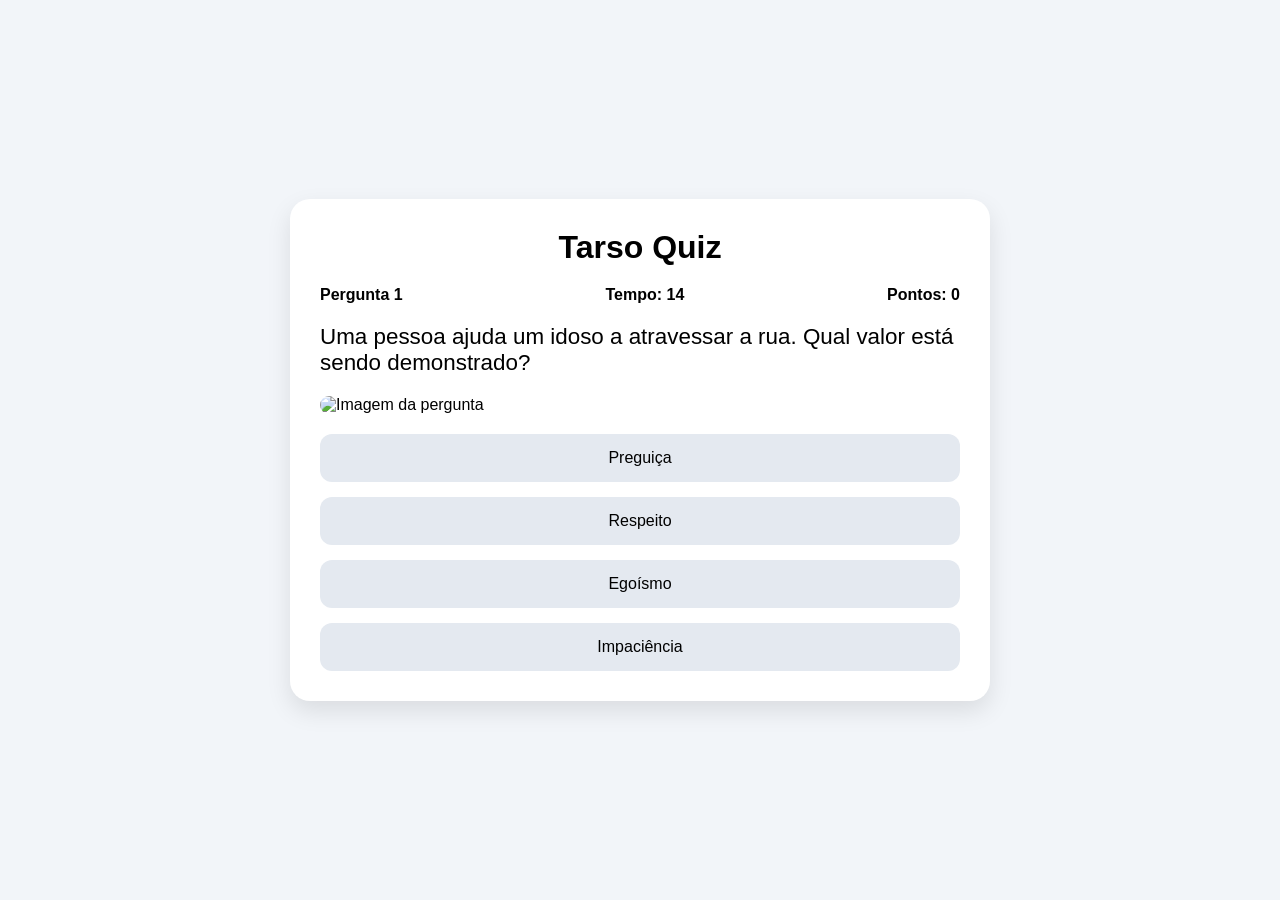
==== src/MVP.html @ 2e786e55 "Criação do MVP" ====
<!DOCTYPE html>
<html lang="pt-BR">
<head>
  <meta charset="UTF-8" />
  <meta name="viewport" content="width=device-width, initial-scale=1.0" />
  <title>Tarso Quiz</title>

  <style>
    * {
      margin: 0;
      padding: 0;
      box-sizing: border-box;
      font-family: Arial, sans-serif;
    }

    body {
      background: #f2f5f9;
      display: flex;
      justify-content: center;
      align-items: center;
      min-height: 100vh;
      padding: 20px;
    }

    .quiz-container {
      background: white;
      width: 100%;
      max-width: 700px;
      border-radius: 20px;
      padding: 30px;
      box-shadow: 0 10px 25px rgba(0,0,0,0.1);
    }

    h1 {
      text-align: center;
      margin-bottom: 20px;
    }

    .top-info {
      display: flex;
      justify-content: space-between;
      margin-bottom: 20px;
      font-weight: bold;
    }

    .question {
      font-size: 1.4rem;
      margin-bottom: 20px;
    }

    #question-image {
  width: 100%;
  max-height: 300px;
  object-fit: cover;
  border-radius: 12px;
  margin-bottom: 20px;
  display: none;
}

    .answers {
      display: grid;
      gap: 15px;
    }

    button {
      padding: 15px;
      border: none;
      border-radius: 12px;
      cursor: pointer;
      font-size: 1rem;
      transition: 0.2s;
    }

    button:hover {
      transform: scale(1.02);
    }

    .correct {
      background-color: #7dff9b;
    }

    .wrong {
      background-color: #ff8c8c;
    }

    .default {
      background-color: #e4e9f0;
    }

    .result {
      text-align: center;
      display: none;
    }

    .result h2 {
      margin-bottom: 20px;
      font-size: 2rem;
    }

    .restart {
      margin-top: 20px;
      background-color: #4f7cff;
      color: white;
    }
  </style>
</head>
<body>

  <div class="quiz-container">

    <div id="quiz-screen">
      <h1>Tarso Quiz</h1>

      <div class="top-info">
        <span id="question-number">Pergunta 1</span>
        <span id="timer">Tempo: 15</span>
        <span id="score">Pontos: 0</span>
      </div>

      <div class="question" id="question"></div>

      <img id="question-image" src="" alt="Imagem da pergunta">

      <div class="answers" id="answers"></div>

    </div>

    <div class="result" id="result-screen">
      <h2>Quiz Finalizado!</h2>
      <p id="final-score"></p>

      <button class="restart" onclick="restartQuiz()">
        Jogar Novamente
      </button>
    </div>

  </div>

  <script>
    const questions = [
      {
        question: 'Uma pessoa ajuda um idoso a atravessar a rua. Qual valor está sendo demonstrado?',
        image: 'https://img.freepik.com/fotos-premium/mulher-idosa-com-mascara-medica-usando-uma-bengala-enquanto-atravessa-a-rua-com-uma-jovem-voluntaria-carregando-sua-sacola-de-compras_317809-2476.jpg?semt=ais_hybrid&w=740&q=80',
        answers: ['Preguiça', 'Respeito', 'Egoísmo', 'Impaciência'],
        correct: 1
      },
      {
        question: 'Alguém chega no horário combinado para um compromisso. Que valor está demonstrando?',
        image: 'https://img.freepik.com/fotos-premium/que-horas-sao-confiante-ocupado-bonito-olhando-para-o-relogio-e-verificando-as-horas-enquanto-tem-um-compromisso_259150-22453.jpg',
        answers: ['Atraso', 'Pontualidade', 'Descompromisso', 'Negligência'],
        correct: 1
      },
      {
        question: 'Um estudante encontra uma carteira no chão e devolve ao dono. Que valor ele demonstra?',
        image: 'https://cdn6.campograndenews.com.br/uploads/noticias/2020/04/30/1hb0jf0x4ktbv.jpg',
        answers: ['Ganância','Desonestidade','Inveja','Honestidade'],
        correct: 3
      },
      {
        question: 'Alguém compartilha seu lanche com um colega que esqueceu o dele. Qual valor está presente?',
        image: 'https://colegiocbv.com.br/wp-content/uploads/blog/2016/11/Colegio-Boa-Viagem-Lanche-coletivo-momento-de-interacao-descoberta-e-ampliacao-do-cardapio.png',
        answers: ['Egoísmo','Raiva','Solidariedade','Orgulho'],
        correct: 2
      },
      {
        question: 'Uma pessoa cuida do meio ambiente, jogando lixo na lixeira. Que valor demonstra?',
        image:'https://extra.globo.com/incoming/20358309-815-ce9/w976h550-PROP/2014-743447121-2014-743250578-2014081801498_20140818_20140819.jpg',
        answers: ['Responsabilidade','Descuidado','Preguiça','Desdem'],
        correct: 0
      }
    ];

    let currentQuestion = 0;
    let score = 0;
    let timeLeft = 30;
    let timer;

    const questionElement = document.getElementById('question');
    const imageElement = document.getElementById('question-image');
    const answersElement = document.getElementById('answers');
    const scoreElement = document.getElementById('score');
    const timerElement = document.getElementById('timer');
    const questionNumberElement = document.getElementById('question-number');

    function loadQuestion() {
      clearInterval(timer);
      timeLeft = 15;
      startTimer();

      const q = questions[currentQuestion];

      questionNumberElement.textContent = `Pergunta ${currentQuestion + 1}`;
      questionElement.textContent = q.question;
      if(q.image) {
        imageElement.src = q.image;
        imageElement.style.display = 'block';
      } else {
        imageElement.style.display = 'none';
      }
      answersElement.innerHTML = '';

      q.answers.forEach((answer, index) => {
        const button = document.createElement('button');
        button.textContent = answer;
        button.classList.add('default');

        button.onclick = () => checkAnswer(index, button);

        answersElement.appendChild(button);
      });
    }

    function checkAnswer(selected, button) {
      clearInterval(timer);

      const correct = questions[currentQuestion].correct;
      const buttons = answersElement.querySelectorAll('button');

      buttons.forEach((btn, index) => {
        btn.disabled = true;
        btn.classList.remove('default');

        if(index === correct) {
          btn.classList.add('correct');
        }
      });

      if(selected === correct) {
        score += 100;
        scoreElement.textContent = `Pontos: ${score}`;
      } else {
        button.classList.remove('default');
        button.classList.add('wrong');
      }

      setTimeout(() => {
        currentQuestion++;

        if(currentQuestion < questions.length) {
          loadQuestion();
        } else {
          finishQuiz();
        }
      }, 1500);
    }

    function startTimer() {
      timerElement.textContent = `Tempo: ${timeLeft}`;

      timer = setInterval(() => {
        timeLeft--;
        timerElement.textContent = `Tempo: ${timeLeft}`;

        if(timeLeft <= 0) {
          clearInterval(timer);
          currentQuestion++;

          if(currentQuestion < questions.length) {
            loadQuestion();
          } else {
            finishQuiz();
          }
        }
      }, 1000);
    }

    function finishQuiz() {
      document.getElementById('quiz-screen').style.display = 'none';
      document.getElementById('result-screen').style.display = 'block';

      document.getElementById('final-score').textContent =
        `Você fez ${score} pontos!`;
    }

    function restartQuiz() {
      currentQuestion = 0;
      score = 0;
      scoreElement.textContent = 'Pontos: 0';

      document.getElementById('quiz-screen').style.display = 'block';
      document.getElementById('result-screen').style.display = 'none';

      loadQuestion();
    }

    loadQuestion();
  </script>

</body>
</html>
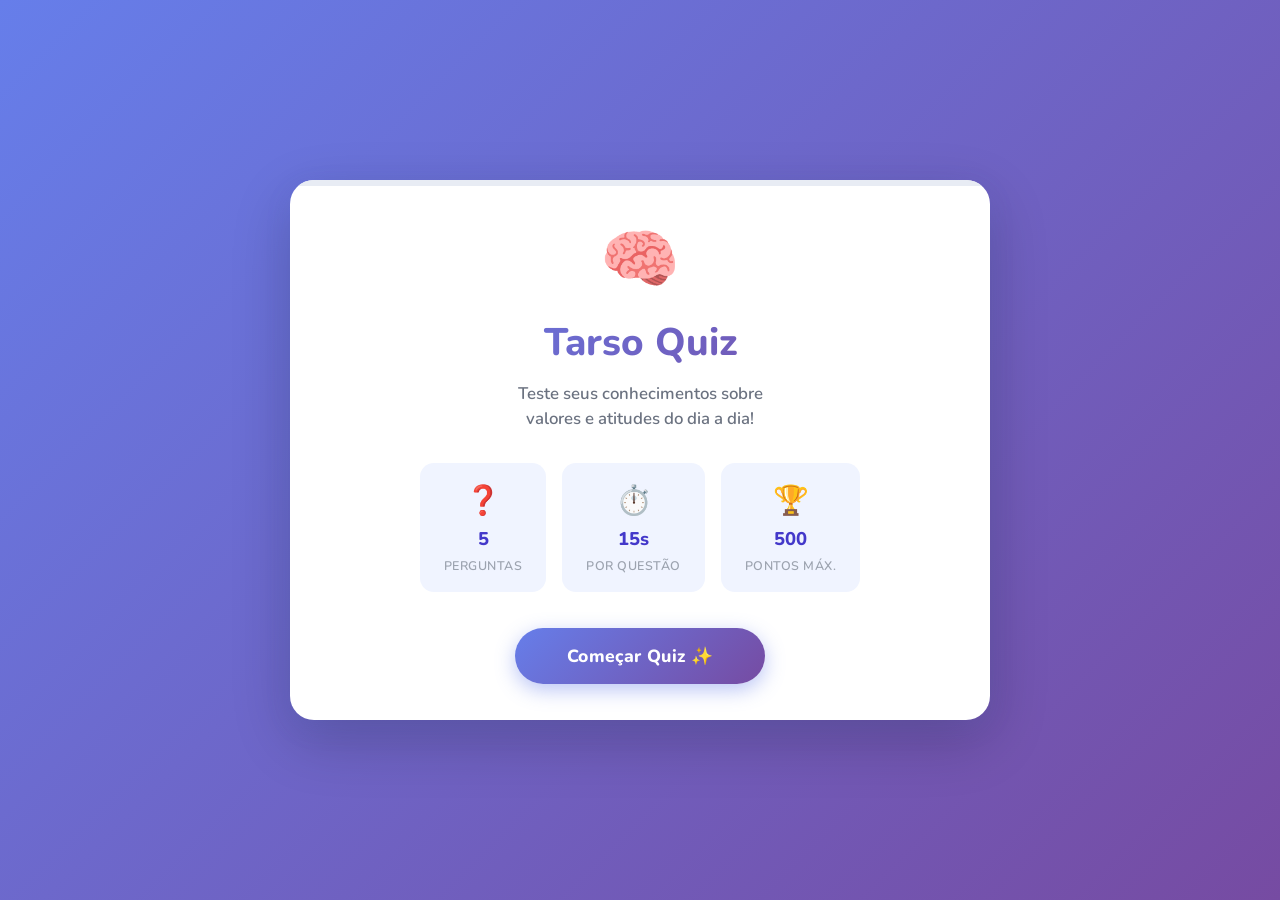
==== commit 5b0d0a2d: "Melhorias visuais, funcionais do MVP.html" ====
--- a/src/MVP.html
+++ b/src/MVP.html
@@ -4,17 +4,20 @@
   <meta charset="UTF-8" />
   <meta name="viewport" content="width=device-width, initial-scale=1.0" />
   <title>Tarso Quiz</title>
+  <link rel="preconnect" href="https://fonts.googleapis.com" />
+  <link rel="preconnect" href="https://fonts.gstatic.com" crossorigin />
+  <link href="https://fonts.googleapis.com/css2?family=Nunito:wght@400;600;700;800&display=swap" rel="stylesheet" />
 
   <style>
     * {
       margin: 0;
       padding: 0;
       box-sizing: border-box;
-      font-family: Arial, sans-serif;
     }
 
     body {
-      background: #f2f5f9;
+      font-family: 'Nunito', sans-serif;
+      background: linear-gradient(135deg, #667eea 0%, #764ba2 100%);
       display: flex;
       justify-content: center;
       align-items: center;
@@ -22,118 +25,414 @@
       padding: 20px;
     }
 
+    /* ── Quiz Container ── */
     .quiz-container {
+      position: relative;
       background: white;
       width: 100%;
       max-width: 700px;
-      border-radius: 20px;
-      padding: 30px;
-      box-shadow: 0 10px 25px rgba(0,0,0,0.1);
-    }
+      border-radius: 24px;
+      padding: 36px;
+      box-shadow: 0 20px 60px rgba(0,0,0,0.2), 0 8px 24px rgba(102,126,234,0.15);
+      overflow: hidden;
+      transition: background-color 0.35s ease;
+    }
+
+    .quiz-container.flash-correct { background-color: #e8f8ee; }
+    .quiz-container.flash-wrong   { background-color: #fdeaea; }
+
+    /* ── Progress bar ── */
+    .progress-track {
+      position: absolute;
+      top: 0; left: 0; right: 0;
+      height: 6px;
+      background: #e8ecf4;
+      border-radius: 24px 24px 0 0;
+      overflow: hidden;
+    }
+    .progress-fill {
+      height: 100%;
+      width: 0%;
+      background: linear-gradient(90deg, #667eea, #764ba2);
+      border-radius: 0 3px 3px 0;
+      transition: width 0.5s cubic-bezier(0.4,0,0.2,1);
+    }
+
+    /* ── START SCREEN ── */
+    #start-screen {
+      text-align: center;
+      animation: fadeInUp 0.6s cubic-bezier(0.34,1.26,0.64,1) both;
+    }
+
+    @keyframes fadeInUp {
+      from { opacity: 0; transform: translateY(28px); }
+      to   { opacity: 1; transform: translateY(0); }
+    }
+
+    .start-icon {
+      font-size: 4rem;
+      margin-bottom: 12px;
+      display: block;
+      animation: bounceSlow 2.5s ease-in-out infinite;
+    }
+
+    @keyframes bounceSlow {
+      0%, 100% { transform: translateY(0); }
+      50%       { transform: translateY(-10px); }
+    }
+
+    .start-title {
+      font-size: 2.4rem;
+      font-weight: 800;
+      background: linear-gradient(135deg, #667eea 0%, #764ba2 100%);
+      -webkit-background-clip: text;
+      background-clip: text;
+      -webkit-text-fill-color: transparent;
+      color: transparent;
+      margin-bottom: 12px;
+    }
+
+    .start-subtitle {
+      font-size: 1.05rem;
+      color: #6b7280;
+      font-weight: 600;
+      margin-bottom: 32px;
+      line-height: 1.5;
+    }
+
+    .start-info-grid {
+      display: flex;
+      justify-content: center;
+      gap: 16px;
+      margin-bottom: 36px;
+      flex-wrap: wrap;
+    }
+
+    .info-card {
+      background: #f0f4ff;
+      border-radius: 14px;
+      padding: 16px 22px;
+      display: flex;
+      flex-direction: column;
+      align-items: center;
+      gap: 6px;
+      min-width: 110px;
+      border: 2px solid transparent;
+      transition: border-color 0.2s, transform 0.2s;
+    }
+
+    .info-card:hover {
+      border-color: #c4b5fd;
+      transform: translateY(-3px);
+    }
+
+    .info-card .ic-icon { font-size: 1.8rem; }
+    .info-card .ic-value {
+      font-size: 1.15rem;
+      font-weight: 800;
+      color: #4338ca;
+    }
+    .info-card .ic-label {
+      font-size: 0.78rem;
+      font-weight: 600;
+      color: #9ca3af;
+      text-transform: uppercase;
+      letter-spacing: 0.04em;
+    }
+
+    .start-btn {
+      display: inline-block;
+      padding: 16px 52px;
+      border: none;
+      border-radius: 50px;
+      cursor: pointer;
+      font-size: 1.1rem;
+      font-family: 'Nunito', sans-serif;
+      font-weight: 800;
+      background: linear-gradient(135deg, #667eea 0%, #764ba2 100%);
+      color: white;
+      box-shadow: 0 6px 20px rgba(102,126,234,0.45);
+      transition: transform 0.2s ease, box-shadow 0.2s ease;
+      letter-spacing: 0.02em;
+    }
+
+    .start-btn:hover {
+      transform: translateY(-3px) scale(1.03);
+      box-shadow: 0 12px 28px rgba(102,126,234,0.55);
+    }
+
+    .start-btn:active { transform: scale(0.98); }
+
+    /* ── QUIZ SCREEN ── */
+    #quiz-screen { animation: fadeInUp 0.5s cubic-bezier(0.34,1.26,0.64,1) both; }
 
     h1 {
       text-align: center;
-      margin-bottom: 20px;
+      margin-bottom: 24px;
+      font-size: 2.2rem;
+      font-weight: 800;
+      background: linear-gradient(135deg, #667eea 0%, #764ba2 100%);
+      -webkit-background-clip: text;
+      background-clip: text;
+      -webkit-text-fill-color: transparent;
+      color: transparent;
     }
 
     .top-info {
       display: flex;
       justify-content: space-between;
+      align-items: center;
+      margin-bottom: 24px;
+      font-weight: 700;
+      color: #4a5568;
+      gap: 12px;
+      flex-wrap: wrap;
+    }
+
+    .timer-wrap {
+      display: flex;
+      align-items: center;
+      justify-content: center;
+    }
+
+    .timer-svg {
+      width: 52px;
+      height: 52px;
+      transform: rotate(-90deg);
+    }
+
+    .timer-bg {
+      fill: none;
+      stroke: #e8ecf4;
+      stroke-width: 4;
+    }
+
+    .timer-progress {
+      fill: none;
+      stroke: url(#timerGradient);
+      stroke-width: 4;
+      stroke-linecap: round;
+      stroke-dasharray: 113.1;
+      stroke-dashoffset: 0;
+      transition: stroke-dashoffset 0.3s linear;
+    }
+
+    #score {
+      display: inline-block;
+      transition: transform 0.35s cubic-bezier(0.34,1.56,0.64,1);
+    }
+
+    #score.score-pop { transform: scale(1.3); }
+
+    .question {
+      font-size: 1.35rem;
+      font-weight: 600;
       margin-bottom: 20px;
-      font-weight: bold;
-    }
-
-    .question {
-      font-size: 1.4rem;
+      color: #2d3748;
+      line-height: 1.5;
+    }
+
+    #question-image {
+      width: 100%;
+      max-height: 300px;
+      object-fit: cover;
+      border-radius: 14px;
       margin-bottom: 20px;
-    }
-
-    #question-image {
-  width: 100%;
-  max-height: 300px;
-  object-fit: cover;
-  border-radius: 12px;
-  margin-bottom: 20px;
-  display: none;
-}
-
-    .answers {
-      display: grid;
-      gap: 15px;
-    }
-
-    button {
-      padding: 15px;
-      border: none;
-      border-radius: 12px;
+      display: none;
+    }
+
+    .answers { display: grid; gap: 12px; }
+
+    .answers button {
+      padding: 16px 18px;
+      border: 2px solid transparent;
+      border-radius: 14px;
       cursor: pointer;
       font-size: 1rem;
-      transition: 0.2s;
-    }
-
-    button:hover {
-      transform: scale(1.02);
-    }
-
-    .correct {
-      background-color: #7dff9b;
-    }
-
-    .wrong {
-      background-color: #ff8c8c;
-    }
-
-    .default {
-      background-color: #e4e9f0;
-    }
-
-    .result {
-      text-align: center;
-      display: none;
-    }
+      font-family: 'Nunito', sans-serif;
+      font-weight: 600;
+      text-align: left;
+      background: #f0f4ff;
+      color: #2d3748;
+      transition: border-color 0.2s ease, transform 0.2s ease, background 0.25s ease, box-shadow 0.2s ease;
+      box-shadow: 0 2px 4px rgba(102,126,234,0.06);
+    }
+
+    .answers button:hover:not(:disabled) {
+      border-color: #4f7cff;
+      transform: translateY(-2px);
+      box-shadow: 0 6px 16px rgba(79,124,255,0.2);
+    }
+
+    .answers button:disabled { cursor: default; }
+    .answers button.correct  { background: #d4edda; border-color: #28a745; color: #155724; }
+    .answers button.wrong    { background: #f8d7da; border-color: #dc3545; color: #721c24; }
+
+    /* ── RESULT SCREEN ── */
+    .result { text-align: center; display: none; }
 
     .result h2 {
-      margin-bottom: 20px;
+      margin-bottom: 16px;
       font-size: 2rem;
+      font-weight: 800;
+      background: linear-gradient(135deg, #667eea 0%, #764ba2 100%);
+      -webkit-background-clip: text;
+      background-clip: text;
+      -webkit-text-fill-color: transparent;
+      color: transparent;
+    }
+
+    .stars {
+      display: flex;
+      justify-content: center;
+      gap: 8px;
+      margin: 20px 0;
+      font-size: 2.5rem;
+    }
+
+    .stars .star {
+      opacity: 0;
+      transform: scale(0) rotate(-20deg);
+      animation: starEnter 0.5s cubic-bezier(0.34,1.56,0.64,1) forwards;
+    }
+
+    @keyframes starEnter {
+      to { opacity: 1; transform: scale(1) rotate(0deg); }
+    }
+
+    #final-score {
+      font-size: 1.2rem;
+      font-weight: 600;
+      color: #4a5568;
+      margin-bottom: 8px;
     }
 
     .restart {
-      margin-top: 20px;
-      background-color: #4f7cff;
+      margin-top: 24px;
+      padding: 14px 32px;
+      border: none;
+      border-radius: 14px;
+      cursor: pointer;
+      font-size: 1rem;
+      font-family: 'Nunito', sans-serif;
+      font-weight: 700;
+      background: linear-gradient(135deg, #667eea 0%, #764ba2 100%);
       color: white;
+      transition: transform 0.2s ease, box-shadow 0.2s ease;
+      box-shadow: 0 4px 14px rgba(102,126,234,0.4);
+    }
+
+    .restart:hover {
+      transform: translateY(-2px);
+      box-shadow: 0 8px 20px rgba(102,126,234,0.5);
+    }
+
+    /* ── FLOATING EMOJIS ── */
+    .float-emoji {
+      position: fixed;
+      pointer-events: none;
+      z-index: 9999;
+      line-height: 1;
+      will-change: transform, opacity;
+    }
+
+    .float-emoji.correct-anim {
+      animation: floatUpCorrect var(--duration,1.2s) ease-out forwards;
+    }
+
+    .float-emoji.wrong-anim {
+      animation: floatUpWrong var(--duration,1.4s) ease-out forwards;
+    }
+
+    @keyframes floatUpCorrect {
+      0%   { opacity: 0; transform: translate(0,0) scale(0.5); }
+      15%  { opacity: 1; transform: translate(var(--drift-x,0),-20px) scale(1); }
+      100% { opacity: 0; transform: translate(var(--drift-x,0),-120px) scale(0.8); }
+    }
+
+    @keyframes floatUpWrong {
+      0%   { opacity: 0; transform: translate(0,0) scale(0.5); }
+      8%   { opacity: 1; transform: translate(2px,0) scale(1); }
+      16%  { transform: translate(-3px,-2px) scale(1); }
+      24%  { transform: translate(3px,1px) scale(1); }
+      32%  { transform: translate(-2px,-1px) scale(1); }
+      40%  { transform: translate(2px,0) scale(1); }
+      48%  { opacity: 1; transform: translate(0,-8px) scale(1); }
+      100% { opacity: 0; transform: translate(var(--drift-x,0),-110px) scale(0.75); }
     }
   </style>
 </head>
 <body>
 
-  <div class="quiz-container">
-
-    <div id="quiz-screen">
+  <div class="quiz-container" id="quiz-container">
+    <div class="progress-track" aria-hidden="true">
+      <div class="progress-fill" id="progress-fill"></div>
+    </div>
+
+    <!-- ══ START SCREEN ══ -->
+    <div id="start-screen">
+      <span class="start-icon">🧠</span>
+      <h2 class="start-title">Tarso Quiz</h2>
+      <p class="start-subtitle">Teste seus conhecimentos sobre<br>valores e atitudes do dia a dia!</p>
+
+      <div class="start-info-grid">
+        <div class="info-card">
+          <span class="ic-icon">❓</span>
+          <span class="ic-value">5</span>
+          <span class="ic-label">Perguntas</span>
+        </div>
+        <div class="info-card">
+          <span class="ic-icon">⏱️</span>
+          <span class="ic-value">15s</span>
+          <span class="ic-label">Por questão</span>
+        </div>
+        <div class="info-card">
+          <span class="ic-icon">🏆</span>
+          <span class="ic-value">500</span>
+          <span class="ic-label">Pontos máx.</span>
+        </div>
+      </div>
+
+      <button class="start-btn" type="button" onclick="startQuiz()">
+        Começar Quiz ✨
+      </button>
+    </div>
+
+    <!-- ══ QUIZ SCREEN ══ -->
+    <div id="quiz-screen" style="display:none;">
       <h1>Tarso Quiz</h1>
 
       <div class="top-info">
         <span id="question-number">Pergunta 1</span>
-        <span id="timer">Tempo: 15</span>
+        <div class="timer-wrap" aria-label="Tempo restante">
+          <svg class="timer-svg" viewBox="0 0 44 44">
+            <defs>
+              <linearGradient id="timerGradient" x1="0%" y1="0%" x2="100%" y2="100%">
+                <stop offset="0%"   stop-color="#667eea" />
+                <stop offset="100%" stop-color="#764ba2" />
+              </linearGradient>
+            </defs>
+            <circle class="timer-bg"       cx="22" cy="22" r="18" />
+            <circle class="timer-progress" id="timer-circle" cx="22" cy="22" r="18" />
+          </svg>
+        </div>
         <span id="score">Pontos: 0</span>
       </div>
 
       <div class="question" id="question"></div>
-
-      <img id="question-image" src="" alt="Imagem da pergunta">
-
+      <img id="question-image" src="" alt="Imagem da pergunta" />
       <div class="answers" id="answers"></div>
-
     </div>
 
+    <!-- ══ RESULT SCREEN ══ -->
     <div class="result" id="result-screen">
       <h2>Quiz Finalizado!</h2>
+      <div class="stars" id="stars" aria-label="Avaliação por estrelas"></div>
       <p id="final-score"></p>
-
-      <button class="restart" onclick="restartQuiz()">
+      <button class="restart" type="button" onclick="restartQuiz()">
         Jogar Novamente
       </button>
     </div>
-
   </div>
 
   <script>
@@ -153,137 +452,223 @@
       {
         question: 'Um estudante encontra uma carteira no chão e devolve ao dono. Que valor ele demonstra?',
         image: 'https://cdn6.campograndenews.com.br/uploads/noticias/2020/04/30/1hb0jf0x4ktbv.jpg',
-        answers: ['Ganância','Desonestidade','Inveja','Honestidade'],
+        answers: ['Ganância', 'Desonestidade', 'Inveja', 'Honestidade'],
         correct: 3
       },
       {
         question: 'Alguém compartilha seu lanche com um colega que esqueceu o dele. Qual valor está presente?',
         image: 'https://colegiocbv.com.br/wp-content/uploads/blog/2016/11/Colegio-Boa-Viagem-Lanche-coletivo-momento-de-interacao-descoberta-e-ampliacao-do-cardapio.png',
-        answers: ['Egoísmo','Raiva','Solidariedade','Orgulho'],
+        answers: ['Egoísmo', 'Raiva', 'Solidariedade', 'Orgulho'],
         correct: 2
       },
       {
         question: 'Uma pessoa cuida do meio ambiente, jogando lixo na lixeira. Que valor demonstra?',
-        image:'https://extra.globo.com/incoming/20358309-815-ce9/w976h550-PROP/2014-743447121-2014-743250578-2014081801498_20140818_20140819.jpg',
-        answers: ['Responsabilidade','Descuidado','Preguiça','Desdem'],
+        image: 'https://extra.globo.com/incoming/20358309-815-ce9/w976h550-PROP/2014-743447121-2014-743250578-2014081801498_20140818_20140819.jpg',
+        answers: ['Responsabilidade', 'Descuidado', 'Preguiça', 'Desdem'],
         correct: 0
       }
     ];
 
+    const TIMER_SECONDS      = 15;
+    const TIMER_CIRCUMFERENCE = 2 * Math.PI * 18;
+    const CORRECT_EMOJIS     = ['✅','🎉','⭐','🏆','🎊'];
+    const WRONG_EMOJIS       = ['❌','😬','💔','😅','🙈'];
+
     let currentQuestion = 0;
-    let score = 0;
-    let timeLeft = 30;
+    let score           = 0;
+    let answeredCount   = 0;
+    let timeLeft        = TIMER_SECONDS;
     let timer;
 
-    const questionElement = document.getElementById('question');
-    const imageElement = document.getElementById('question-image');
-    const answersElement = document.getElementById('answers');
-    const scoreElement = document.getElementById('score');
-    const timerElement = document.getElementById('timer');
+    const quizContainer       = document.getElementById('quiz-container');
+    const questionElement     = document.getElementById('question');
+    const imageElement        = document.getElementById('question-image');
+    const answersElement      = document.getElementById('answers');
+    const scoreElement        = document.getElementById('score');
+    const timerCircle         = document.getElementById('timer-circle');
     const questionNumberElement = document.getElementById('question-number');
+    const progressFill        = document.getElementById('progress-fill');
+
+    timerCircle.style.strokeDasharray = TIMER_CIRCUMFERENCE;
+
+    function updateProgressBar() {
+      progressFill.style.width = ((answeredCount / questions.length) * 100) + '%';
+    }
+
+    function updateTimerRing() {
+      const offset = TIMER_CIRCUMFERENCE * (1 - timeLeft / TIMER_SECONDS);
+      timerCircle.style.strokeDashoffset = offset;
+    }
+
+    function flashContainer(type) {
+      const cls = type === 'correct' ? 'flash-correct' : 'flash-wrong';
+      quizContainer.classList.add(cls);
+      setTimeout(() => quizContainer.classList.remove(cls), 400);
+    }
+
+    function popScore() {
+      scoreElement.classList.remove('score-pop');
+      void scoreElement.offsetWidth;
+      scoreElement.classList.add('score-pop');
+      setTimeout(() => scoreElement.classList.remove('score-pop'), 400);
+    }
+
+    function spawnFloatingEmojis(button, isCorrect) {
+      const pool = isCorrect ? CORRECT_EMOJIS : WRONG_EMOJIS;
+      const count = 5 + Math.floor(Math.random() * 4);
+      const rect = button.getBoundingClientRect();
+      const originX = rect.left + rect.width / 2;
+      const originY = rect.top + rect.height / 2;
+
+      for (let i = 0; i < count; i++) {
+        const span = document.createElement('span');
+        span.className = 'float-emoji ' + (isCorrect ? 'correct-anim' : 'wrong-anim');
+        span.textContent = pool[Math.floor(Math.random() * pool.length)];
+
+        const sizeRem   = 1.5 + Math.random() * 1.5;
+        const durationMs = 1100 + Math.random() * 500;
+        const driftX    = (Math.random() - 0.5) * 80;
+
+        span.style.fontSize = sizeRem + 'rem';
+        span.style.left = (originX + (Math.random() - 0.5) * 60) + 'px';
+        span.style.top  = originY + 'px';
+        span.style.setProperty('--duration', durationMs + 'ms');
+        span.style.setProperty('--drift-x',  driftX + 'px');
+
+        document.body.appendChild(span);
+        setTimeout(() => span.remove(), durationMs + 50);
+      }
+    }
+
+    function startQuiz() {
+      document.getElementById('start-screen').style.display = 'none';
+      const quizScreen = document.getElementById('quiz-screen');
+      quizScreen.style.display = 'block';
+      quizScreen.style.animation = 'fadeInUp 0.5s cubic-bezier(0.34,1.26,0.64,1) both';
+      loadQuestion();
+    }
 
     function loadQuestion() {
       clearInterval(timer);
-      timeLeft = 15;
+      timeLeft = TIMER_SECONDS;
+      updateTimerRing();
       startTimer();
 
       const q = questions[currentQuestion];
-
-      questionNumberElement.textContent = `Pergunta ${currentQuestion + 1}`;
+      questionNumberElement.textContent = 'Pergunta ' + (currentQuestion + 1);
       questionElement.textContent = q.question;
-      if(q.image) {
+
+      if (q.image) {
         imageElement.src = q.image;
         imageElement.style.display = 'block';
       } else {
         imageElement.style.display = 'none';
       }
+
       answersElement.innerHTML = '';
-
       q.answers.forEach((answer, index) => {
         const button = document.createElement('button');
+        button.type = 'button';
         button.textContent = answer;
-        button.classList.add('default');
-
         button.onclick = () => checkAnswer(index, button);
-
         answersElement.appendChild(button);
       });
     }
 
     function checkAnswer(selected, button) {
       clearInterval(timer);
-
-      const correct = questions[currentQuestion].correct;
-      const buttons = answersElement.querySelectorAll('button');
+      const correct   = questions[currentQuestion].correct;
+      const isCorrect = selected === correct;
+      const buttons   = answersElement.querySelectorAll('button');
 
       buttons.forEach((btn, index) => {
         btn.disabled = true;
-        btn.classList.remove('default');
-
-        if(index === correct) {
-          btn.classList.add('correct');
-        }
+        if (index === correct) btn.classList.add('correct');
       });
 
-      if(selected === correct) {
+      if (isCorrect) {
         score += 100;
-        scoreElement.textContent = `Pontos: ${score}`;
+        scoreElement.textContent = 'Pontos: ' + score;
+        popScore();
+        flashContainer('correct');
       } else {
-        button.classList.remove('default');
         button.classList.add('wrong');
+        flashContainer('wrong');
       }
+
+      spawnFloatingEmojis(button, isCorrect);
+      answeredCount++;
+      updateProgressBar();
 
       setTimeout(() => {
         currentQuestion++;
-
-        if(currentQuestion < questions.length) {
-          loadQuestion();
-        } else {
-          finishQuiz();
-        }
+        currentQuestion < questions.length ? loadQuestion() : finishQuiz();
       }, 1500);
     }
 
     function startTimer() {
-      timerElement.textContent = `Tempo: ${timeLeft}`;
-
+      updateTimerRing();
       timer = setInterval(() => {
         timeLeft--;
-        timerElement.textContent = `Tempo: ${timeLeft}`;
-
-        if(timeLeft <= 0) {
+        updateTimerRing();
+        if (timeLeft <= 0) {
           clearInterval(timer);
+          answeredCount++;
+          updateProgressBar();
           currentQuestion++;
-
-          if(currentQuestion < questions.length) {
-            loadQuestion();
-          } else {
-            finishQuiz();
-          }
+          currentQuestion < questions.length ? loadQuestion() : finishQuiz();
         }
       }, 1000);
     }
 
+    function getStarCount() {
+      const pct = (score / 100 / questions.length) * 100;
+      if (pct >= 90) return 5;
+      if (pct >= 70) return 4;
+      if (pct >= 50) return 3;
+      if (pct >= 30) return 2;
+      return 1;
+    }
+
+    function renderStars(count) {
+      const starsEl = document.getElementById('stars');
+      starsEl.innerHTML = '';
+      for (let i = 0; i < 5; i++) {
+        const star = document.createElement('span');
+        star.className = 'star';
+        star.textContent = i < count ? '⭐' : '☆';
+        star.style.animationDelay = i * 0.15 + 's';
+        starsEl.appendChild(star);
+      }
+    }
+
     function finishQuiz() {
+      clearInterval(timer);
       document.getElementById('quiz-screen').style.display = 'none';
       document.getElementById('result-screen').style.display = 'block';
-
-      document.getElementById('final-score').textContent =
-        `Você fez ${score} pontos!`;
+      document.getElementById('final-score').textContent = 'Você fez ' + score + ' pontos!';
+      renderStars(getStarCount());
     }
 
     function restartQuiz() {
       currentQuestion = 0;
-      score = 0;
+      score           = 0;
+      answeredCount   = 0;
       scoreElement.textContent = 'Pontos: 0';
-
-      document.getElementById('quiz-screen').style.display = 'block';
-      document.getElementById('result-screen').style.display = 'none';
-
-      loadQuestion();
-    }
-
-    loadQuestion();
+      updateProgressBar();
+
+      document.getElementById('result-screen').style.display  = 'none';
+      document.getElementById('quiz-screen').style.display    = 'none';
+      document.getElementById('stars').innerHTML = '';
+
+      const startScreen = document.getElementById('start-screen');
+      startScreen.style.display = 'block';
+      startScreen.style.animation = 'none';
+      void startScreen.offsetWidth;
+      startScreen.style.animation = 'fadeInUp 0.5s cubic-bezier(0.34,1.26,0.64,1) both';
+    }
+
+    updateProgressBar();
   </script>
 
 </body>
